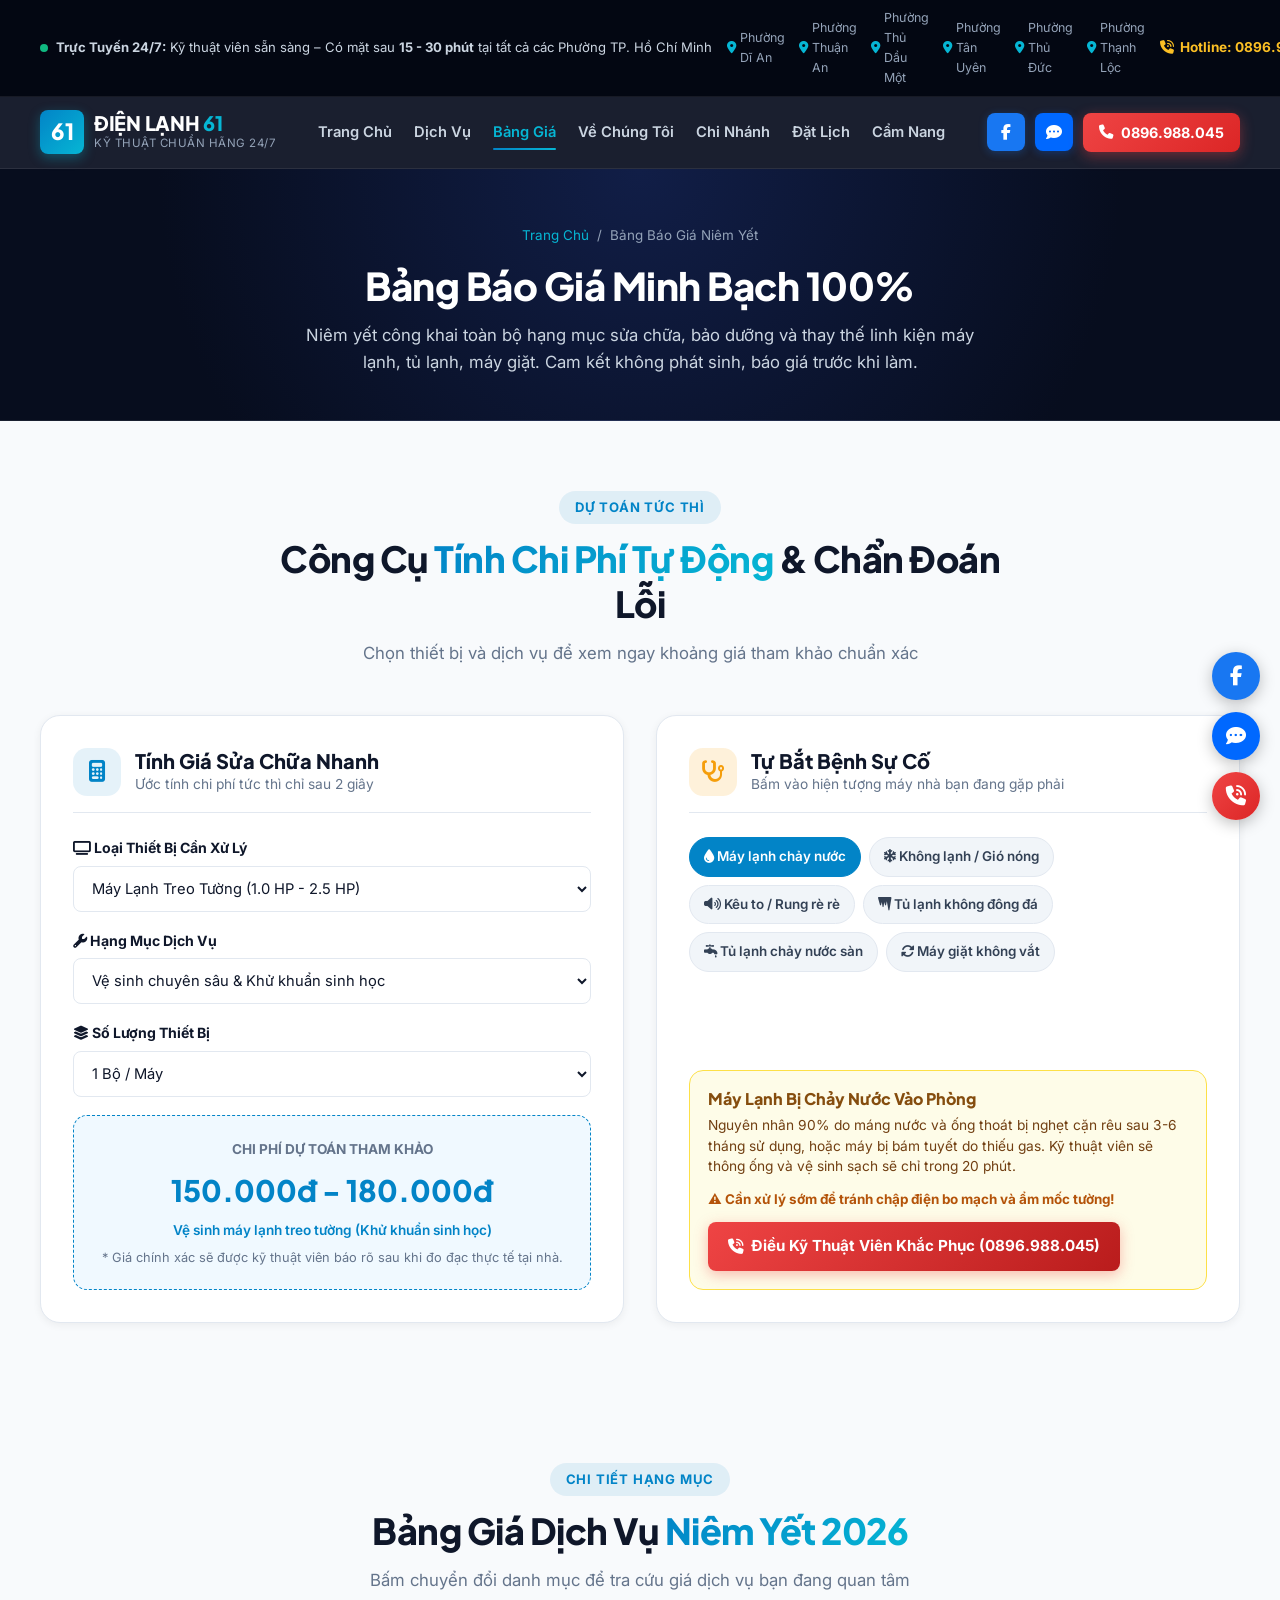
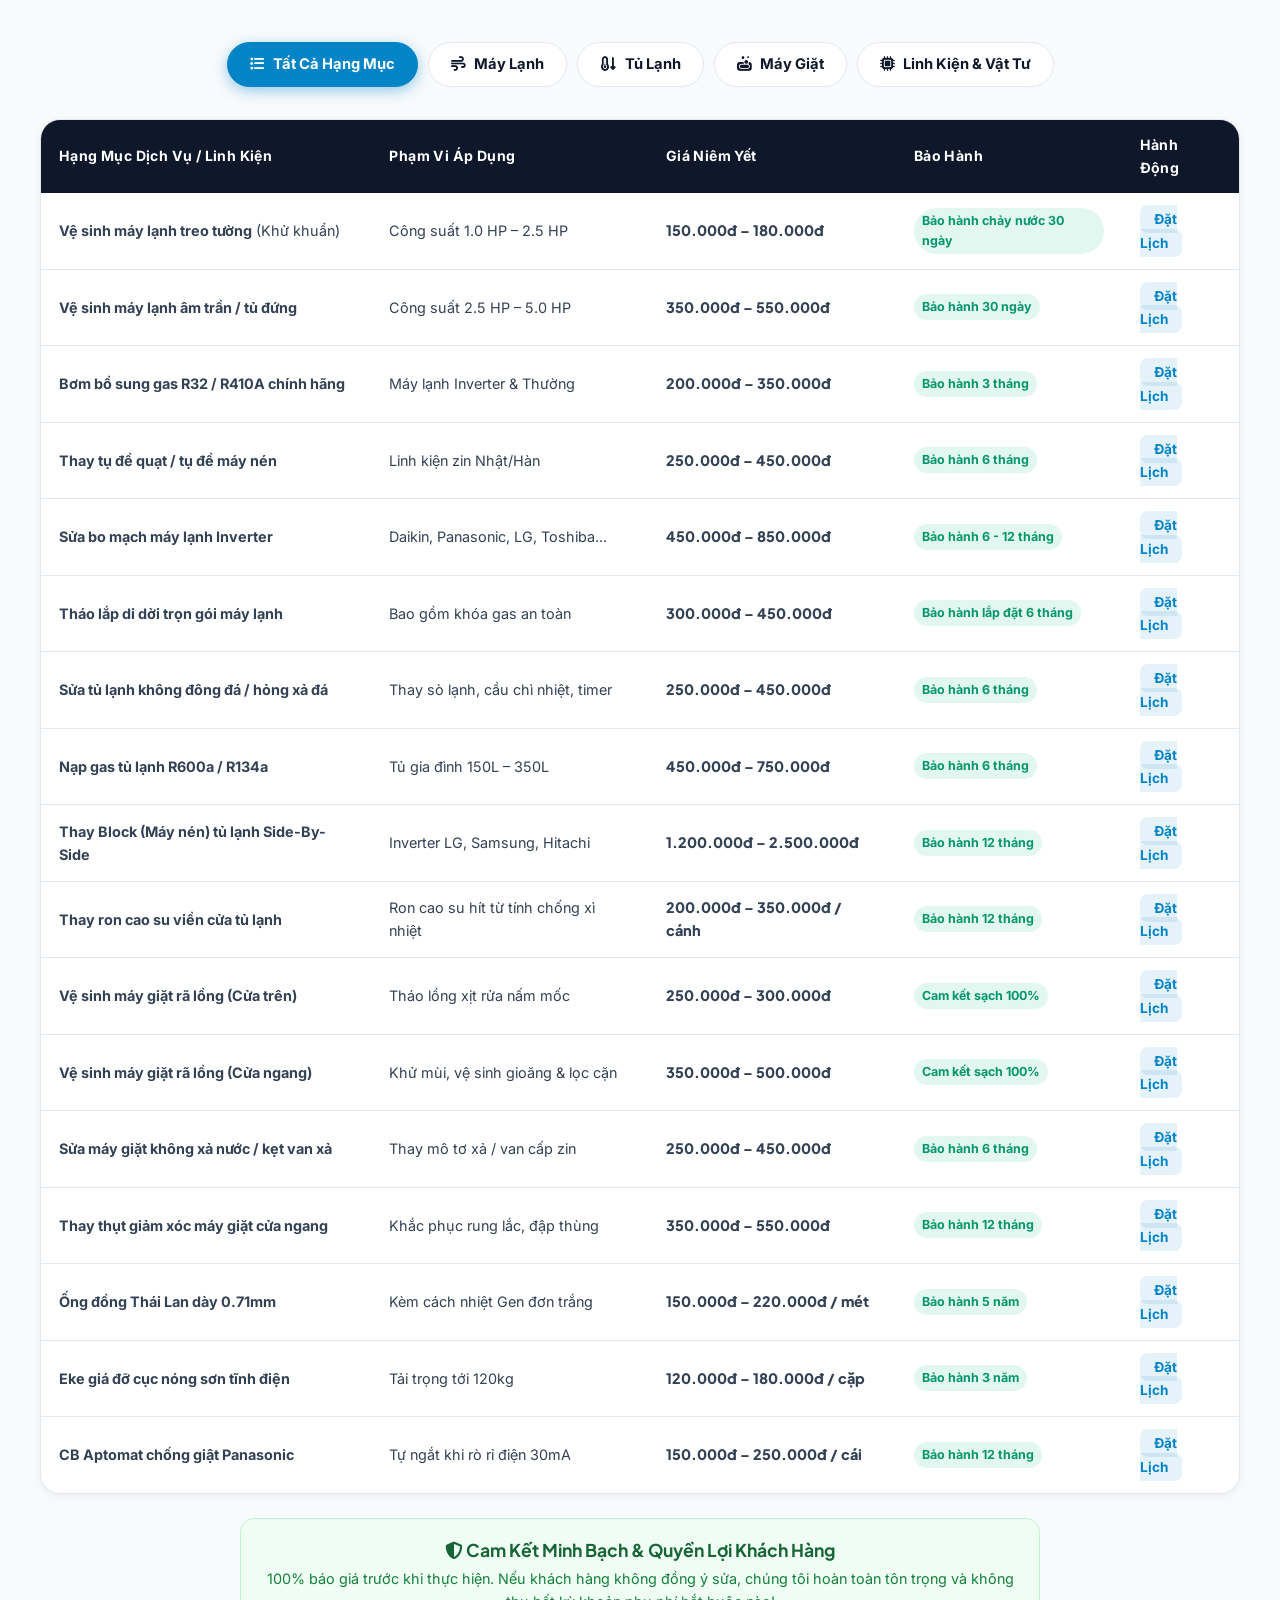
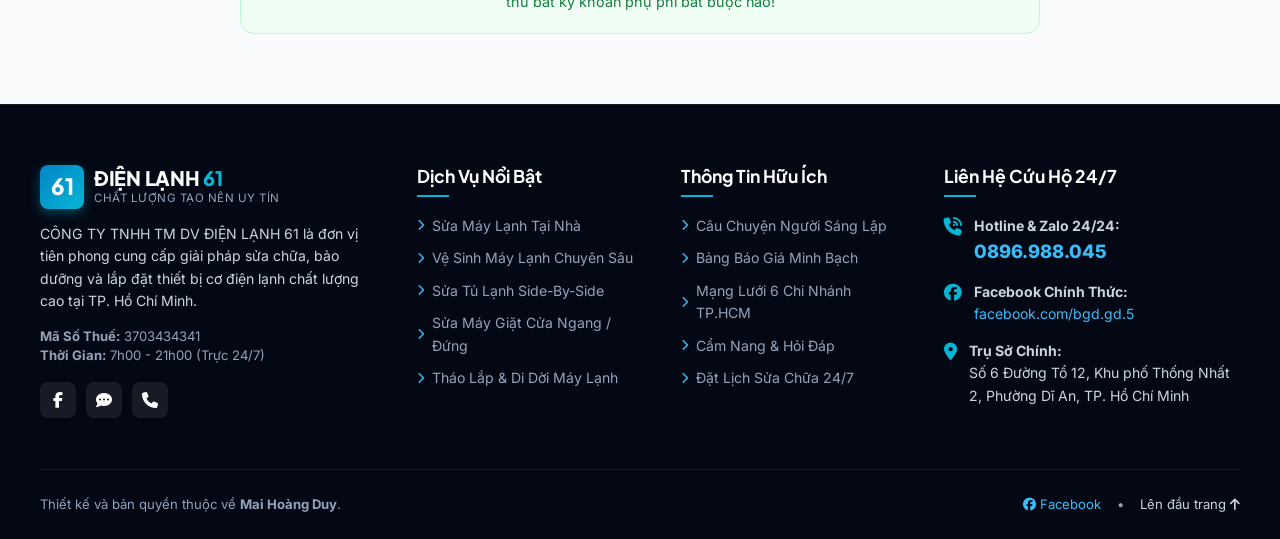
==== bang-gia.html @ e916efe1 "Version 2 2" ====
<!DOCTYPE html>
<html lang="vi">
<head>
  <meta charset="UTF-8">
  <meta name="viewport" content="width=device-width, initial-scale=1.0">

  <!-- SEO Meta Tags -->
  <title>Bảng Báo Giá Dịch Vụ Điện Lạnh 2026 - Điện Lạnh 61 TP. Hồ Chí Minh</title>
  <meta name="description" content="Bảng báo giá sửa chữa máy lạnh, vệ sinh máy lạnh, sửa tủ lạnh, sửa máy giặt minh bạch 100% tại TP. Hồ Chí Minh. Tính giá tự động, bảo hành 6 - 12 tháng. Hotline: 0896.988.045">
  <meta name="keywords" content="bảng giá sửa máy lạnh, giá vệ sinh máy lạnh tphcm, giá sửa tủ lạnh, giá sửa máy giặt điện lạnh 61">
  <meta name="author" content="Điện Lạnh 61 - KS. Nguyễn Việt Hà">
  <link rel="canonical" href="https://dienlanh61.com/bang-gia.html">

  <!-- Fonts & Icons -->
  <link rel="preconnect" href="https://fonts.googleapis.com">
  <link rel="preconnect" href="https://fonts.gstatic.com" crossorigin>
  <link href="https://fonts.googleapis.com/css2?family=Inter:wght@300;400;500;600;700&family=Plus+Jakarta+Sans:wght@500;600;700;800&display=swap" rel="stylesheet">
  <link rel="stylesheet" href="https://cdnjs.cloudflare.com/ajax/libs/font-awesome/6.5.1/css/all.min.css">
  <link rel="stylesheet" href="styles.css">
</head>
<body>

  <!-- Top Notification Bar -->
  <div class="top-notification-bar">
    <div class="container top-bar-flex">
      <div class="top-live-status">
        <span class="live-dot"></span>
        <span><strong>Trực Tuyến 24/7:</strong> Kỹ thuật viên sẵn sàng – Có mặt sau <strong>15 - 30 phút</strong> tại tất cả các Phường TP. Hồ Chí Minh</span>
      </div>
      <div class="top-branches-list">
        <span><i class="fa-solid fa-location-dot"></i> Phường Dĩ An</span>
        <span><i class="fa-solid fa-location-dot"></i> Phường Thuận An</span>
        <span><i class="fa-solid fa-location-dot"></i> Phường Thủ Dầu Một</span>
        <span><i class="fa-solid fa-location-dot"></i> Phường Tân Uyên</span>
        <span><i class="fa-solid fa-location-dot"></i> Phường Thủ Đức</span>
        <span><i class="fa-solid fa-location-dot"></i> Phường Thạnh Lộc</span>
      </div>
      <a href="tel:0896988045" class="top-hotline-badge">
        <i class="fa-solid fa-phone-volume"></i> Hotline: 0896.988.045
      </a>
    </div>
  </div>

  <!-- Header -->
  <header class="site-header">
    <div class="container header-inner">
      <a href="index.html" class="brand-logo">
        <div class="brand-badge-icon">61</div>
        <div class="brand-text">
          <div class="logo-title">ĐIỆN LẠNH <span>61</span></div>
          <p>Kỹ Thuật Chuẩn Hãng 24/7</p>
        </div>
      </a>

      <nav class="main-nav">
        <a href="index.html" class="nav-link">Trang Chủ</a>
        <a href="dich-vu.html" class="nav-link">Dịch Vụ</a>
        <a href="bang-gia.html" class="nav-link active">Bảng Giá</a>
        <a href="ve-chung-toi.html" class="nav-link">Về Chúng Tôi</a>
        <a href="chi-nhanh.html" class="nav-link">Chi Nhánh</a>
        <a href="dat-lich.html" class="nav-link">Đặt Lịch</a>
        <a href="cam-nang.html" class="nav-link">Cẩm Nang</a>
      </nav>

      <div class="header-actions">
        <a href="https://www.facebook.com/bgd.gd.5" target="_blank" rel="noopener" class="btn-header-social btn-social-fb" title="Facebook Điện Lạnh 61"><i class="fa-brands fa-facebook-f"></i></a>
        <a href="https://zalo.me/0896988045" target="_blank" rel="noopener" class="btn-header-social btn-social-zalo" title="Chat Zalo Tư Vấn"><i class="fa-solid fa-comment-dots"></i></a>
        <a href="tel:0896988045" class="btn-header-call"><i class="fa-solid fa-phone"></i><span>0896.988.045</span></a>
        <button class="mobile-menu-toggle" id="mobileMenuBtn" aria-label="Mở Menu"><i class="fa-solid fa-bars"></i></button>
      </div>
    </div>
  </header>

  <!-- Mobile Drawer Menu -->
  <div class="mobile-nav-drawer" id="mobileDrawer">
    <div class="mobile-drawer-header">
      <div class="brand-logo">
        <div class="brand-badge-icon">61</div>
        <div class="brand-text"><div class="logo-title">ĐIỆN LẠNH <span>61</span></div></div>
      </div>
      <button id="closeDrawerBtn" style="background:none; border:none; font-size:1.5rem; color:#64748b; cursor:pointer;"><i class="fa-solid fa-xmark"></i></button>
    </div>
    <div class="drawer-links">
      <a href="index.html" class="drawer-link"><i class="fa-solid fa-house"></i> Trang Chủ</a>
      <a href="dich-vu.html" class="drawer-link"><i class="fa-solid fa-screwdriver-wrench"></i> Dịch Vụ Điện Lạnh</a>
      <a href="bang-gia.html" class="drawer-link active"><i class="fa-solid fa-file-invoice-dollar"></i> Bảng Báo Giá</a>
      <a href="ve-chung-toi.html" class="drawer-link"><i class="fa-solid fa-award"></i> Về Chúng Tôi</a>
      <a href="chi-nhanh.html" class="drawer-link"><i class="fa-solid fa-map-location-dot"></i> Hệ Thống Chi Nhánh</a>
      <a href="dat-lich.html" class="drawer-link"><i class="fa-solid fa-calendar-check"></i> Đặt Lịch Sửa Chữa</a>
      <a href="cam-nang.html" class="drawer-link"><i class="fa-solid fa-book-open"></i> Cẩm Nang & Hỏi Đáp</a>
      
      <div style="display:flex; gap:10px; margin-top:15px;">
        <a href="https://www.facebook.com/bgd.gd.5" target="_blank" rel="noopener" class="btn-primary-glow" style="flex:1; padding:10px; font-size:0.9rem; background:#1877f2;"><i class="fa-brands fa-facebook"></i> Facebook</a>
        <a href="https://zalo.me/0896988045" target="_blank" rel="noopener" class="btn-primary-glow" style="flex:1; padding:10px; font-size:0.9rem; background:#0068ff;"><i class="fa-solid fa-comment-dots"></i> Zalo</a>
      </div>

      <a href="tel:0896988045" class="btn-header-call" style="margin-top:10px; text-align:center; justify-content:center;">
        <i class="fa-solid fa-phone"></i> Gọi Ngay 0896.988.045
      </a>
    </div>
  </div>

  <main>
    <!-- Subpage Hero Banner -->
    <section class="page-hero-banner">
      <div class="container">
        <div class="breadcrumb-nav">
          <a href="index.html">Trang Chủ</a>
          <span>/</span>
          <span>Bảng Báo Giá Niêm Yết</span>
        </div>
        <h1 class="page-hero-title">Bảng Báo Giá <span>Minh Bạch 100%</span></h1>
        <p class="page-hero-desc">Niêm yết công khai toàn bộ hạng mục sửa chữa, bảo dưỡng và thay thế linh kiện máy lạnh, tủ lạnh, máy giặt. Cam kết không phát sinh, báo giá trước khi làm.</p>
      </div>
    </section>

    <!-- Smart Cost Estimator & Diagnostic Section -->
    <section class="tools-section">
      <div class="container">
        <div class="section-header">
          <span class="section-tag">Dự Toán Tức Thì</span>
          <h2 class="section-title">Công Cụ <span>Tính Chi Phí Tự Động</span> & Chẩn Đoán Lỗi</h2>
          <p class="section-subtitle">Chọn thiết bị và dịch vụ để xem ngay khoảng giá tham khảo chuẩn xác</p>
        </div>

        <div class="tools-grid">
          <!-- Cost Calculator Card -->
          <div class="tool-card">
            <div class="tool-header">
              <div class="tool-icon"><i class="fa-solid fa-calculator"></i></div>
              <div>
                <h3 class="tool-title">Tính Giá Sửa Chữa Nhanh</h3>
                <p class="tool-desc">Ước tính chi phí tức thì chỉ sau 2 giây</p>
              </div>
            </div>

            <div class="form-group-custom">
              <label class="form-label" for="estimateDevice"><i class="fa-solid fa-tv"></i> Loại Thiết Bị Cần Xử Lý</label>
              <select id="estimateDevice" class="form-select-custom">
                <option value="ac_wall">Máy Lạnh Treo Tường (1.0 HP - 2.5 HP)</option>
                <option value="ac_cassette">Máy Lạnh Âm Trần / Tủ Đứng / Multi</option>
                <option value="fridge_home">Tủ Lạnh Gia Đình (1 - 2 Cánh)</option>
                <option value="fridge_sidebyside">Tủ Lạnh Side-By-Side Inverter (3 - 4 Cánh)</option>
                <option value="wm_top">Máy Giặt Lồng Đứng (Cửa Trên)</option>
                <option value="wm_front">Máy Giặt Lồng Ngang (Cửa Trước)</option>
              </select>
            </div>

            <div class="form-group-custom">
              <label class="form-label" for="estimateService"><i class="fa-solid fa-wrench"></i> Hạng Mục Dịch Vụ</label>
              <select id="estimateService" class="form-select-custom">
                <option value="vesinh">Vệ sinh chuyên sâu & Khử khuẩn sinh học</option>
                <option value="napgas">Kiểm tra & Nạp bổ sung gas chính hãng</option>
                <option value="suachua">Sửa chữa sự cố kỹ thuật / Thay linh kiện</option>
                <option value="thaolap">Tháo dỡ, di dời & Lắp đặt vị trí mới</option>
              </select>
            </div>

            <div class="form-group-custom">
              <label class="form-label" for="estimateQty"><i class="fa-solid fa-layer-group"></i> Số Lượng Thiết Bị</label>
              <select id="estimateQty" class="form-select-custom">
                <option value="1">1 Bộ / Máy</option>
                <option value="2">2 Bộ / Máy (Ưu đãi 10%)</option>
                <option value="3">3 Bộ / Máy (Ưu đãi 15%)</option>
                <option value="5">Từ 5 Bộ trở lên (Giá sỉ xí nghiệp)</option>
              </select>
            </div>

            <div class="estimate-result-box">
              <span class="estimate-result-title" style="font-size:0.85rem; color:#64748b; font-weight:700;">CHI PHÍ DỰ TOÁN THAM KHẢO</span>
              <div class="estimate-price-value" id="estimatePriceDisplay">150.000đ - 180.000đ</div>
              <p class="estimate-service-name" id="estimateServiceDetail" style="font-size:0.85rem; font-weight:600; color:#0284c7; margin-bottom:6px;">Vệ sinh máy lạnh treo tường</p>
              <p class="estimate-note">* Giá chính xác sẽ được kỹ thuật viên báo rõ sau khi đo đạc thực tế tại nhà.</p>
            </div>
          </div>

          <!-- Diagnostic Card -->
          <div class="tool-card">
            <div class="tool-header">
              <div class="tool-icon" style="background:rgba(245,158,11,0.15); color:var(--amber);"><i class="fa-solid fa-stethoscope"></i></div>
              <div>
                <h3 class="tool-title">Tự Bắt Bệnh Sự Cố</h3>
                <p class="tool-desc">Bấm vào hiện tượng máy nhà bạn đang gặp phải</p>
              </div>
            </div>

            <div class="diagnostic-chips">
              <button class="symptom-chip active" data-symptom="ac-chay-nuoc"><i class="fa-solid fa-droplet"></i> Máy lạnh chảy nước</button>
              <button class="symptom-chip" data-symptom="ac-khong-lanh"><i class="fa-solid fa-snowflake"></i> Không lạnh / Gió nóng</button>
              <button class="symptom-chip" data-symptom="ac-keu-to"><i class="fa-solid fa-volume-high"></i> Kêu to / Rung rè rè</button>
              <button class="symptom-chip" data-symptom="tu-khong-dong"><i class="fa-solid fa-icicles"></i> Tủ lạnh không đông đá</button>
              <button class="symptom-chip" data-symptom="tu-chay-nuoc"><i class="fa-solid fa-faucet-drip"></i> Tủ lạnh chảy nước sàn</button>
              <button class="symptom-chip" data-symptom="mg-khong-vat"><i class="fa-solid fa-rotate"></i> Máy giặt không vắt</button>
            </div>

            <div class="diagnostic-advice-box" id="diagnosticAdviceBox">
              <h4 class="advice-title" id="adviceTitle">Máy Lạnh Bị Chảy Nước Vào Phòng</h4>
              <p class="advice-desc" id="adviceDesc">Nguyên nhân 90% do máng nước và ống thoát bị nghẹt cặn rêu sau 3-6 tháng sử dụng, hoặc máy bị bám tuyết do thiếu gas.</p>
              <div style="font-size:0.84rem; font-weight:700; color:#b45309; margin-bottom:12px;" id="adviceUrgency">⚠️ Cần xử lý sớm để tránh chập điện bo mạch và ẩm mốc tường!</div>
              <div class="advice-actions">
                <a href="tel:0896988045" class="btn-sos-call"><i class="fa-solid fa-phone-volume"></i> Điều Kỹ Thuật Viên Khắc Phục (0896.988.045)</a>
              </div>
            </div>
          </div>
        </div>
      </div>
    </section>

    <!-- Pricing Tables Section -->
    <section class="pricing-section">
      <div class="container">
        <div class="section-header">
          <span class="section-tag">Chi Tiết Hạng Mục</span>
          <h2 class="section-title">Bảng Giá Dịch Vụ <span>Niêm Yết 2026</span></h2>
          <p class="section-subtitle">Bấm chuyển đổi danh mục để tra cứu giá dịch vụ bạn đang quan tâm</p>
        </div>

        <div class="pricing-filter-tabs">
          <button class="pricing-tab-btn active" data-category="all"><i class="fa-solid fa-list-ul"></i> Tất Cả Hạng Mục</button>
          <button class="pricing-tab-btn" data-category="maylanh"><i class="fa-solid fa-wind"></i> Máy Lạnh</button>
          <button class="pricing-tab-btn" data-category="tulanh"><i class="fa-solid fa-temperature-arrow-down"></i> Tủ Lạnh</button>
          <button class="pricing-tab-btn" data-category="maygiat"><i class="fa-solid fa-soap"></i> Máy Giặt</button>
          <button class="pricing-tab-btn" data-category="linhkien"><i class="fa-solid fa-microchip"></i> Linh Kiện & Vật Tư</button>
        </div>

        <div class="pricing-table-container">
          <table class="pricing-table">
            <thead>
              <tr>
                <th>Hạng Mục Dịch Vụ / Linh Kiện</th>
                <th>Phạm Vi Áp Dụng</th>
                <th>Giá Niêm Yết</th>
                <th>Bảo Hành</th>
                <th>Hành Động</th>
              </tr>
            </thead>
            <tbody>
              <!-- Máy Lạnh -->
              <tr data-category="maylanh">
                <td><strong>Vệ sinh máy lạnh treo tường</strong> (Khử khuẩn)</td>
                <td>Công suất 1.0 HP – 2.5 HP</td>
                <td class="price-highlight">150.000đ – 180.000đ</td>
                <td><span class="warranty-badge">Bảo hành chảy nước 30 ngày</span></td>
                <td><a href="dat-lich.html" class="btn-service-book">Đặt Lịch</a></td>
              </tr>
              <tr data-category="maylanh">
                <td><strong>Vệ sinh máy lạnh âm trần / tủ đứng</strong></td>
                <td>Công suất 2.5 HP – 5.0 HP</td>
                <td class="price-highlight">350.000đ – 550.000đ</td>
                <td><span class="warranty-badge">Bảo hành 30 ngày</span></td>
                <td><a href="dat-lich.html" class="btn-service-book">Đặt Lịch</a></td>
              </tr>
              <tr data-category="maylanh">
                <td><strong>Bơm bổ sung gas R32 / R410A chính hãng</strong></td>
                <td>Máy lạnh Inverter & Thường</td>
                <td class="price-highlight">200.000đ – 350.000đ</td>
                <td><span class="warranty-badge">Bảo hành 3 tháng</span></td>
                <td><a href="dat-lich.html" class="btn-service-book">Đặt Lịch</a></td>
              </tr>
              <tr data-category="maylanh">
                <td><strong>Thay tụ đề quạt / tụ đề máy nén</strong></td>
                <td>Linh kiện zin Nhật/Hàn</td>
                <td class="price-highlight">250.000đ – 450.000đ</td>
                <td><span class="warranty-badge">Bảo hành 6 tháng</span></td>
                <td><a href="dat-lich.html" class="btn-service-book">Đặt Lịch</a></td>
              </tr>
              <tr data-category="maylanh">
                <td><strong>Sửa bo mạch máy lạnh Inverter</strong></td>
                <td>Daikin, Panasonic, LG, Toshiba...</td>
                <td class="price-highlight">450.000đ – 850.000đ</td>
                <td><span class="warranty-badge">Bảo hành 6 - 12 tháng</span></td>
                <td><a href="dat-lich.html" class="btn-service-book">Đặt Lịch</a></td>
              </tr>
              <tr data-category="maylanh">
                <td><strong>Tháo lắp di dời trọn gói máy lạnh</strong></td>
                <td>Bao gồm khóa gas an toàn</td>
                <td class="price-highlight">300.000đ – 450.000đ</td>
                <td><span class="warranty-badge">Bảo hành lắp đặt 6 tháng</span></td>
                <td><a href="dat-lich.html" class="btn-service-book">Đặt Lịch</a></td>
              </tr>

              <!-- Tủ Lạnh -->
              <tr data-category="tulanh">
                <td><strong>Sửa tủ lạnh không đông đá / hỏng xả đá</strong></td>
                <td>Thay sò lạnh, cầu chì nhiệt, timer</td>
                <td class="price-highlight">250.000đ – 450.000đ</td>
                <td><span class="warranty-badge">Bảo hành 6 tháng</span></td>
                <td><a href="dat-lich.html" class="btn-service-book">Đặt Lịch</a></td>
              </tr>
              <tr data-category="tulanh">
                <td><strong>Nạp gas tủ lạnh R600a / R134a</strong></td>
                <td>Tủ gia đình 150L – 350L</td>
                <td class="price-highlight">450.000đ – 750.000đ</td>
                <td><span class="warranty-badge">Bảo hành 6 tháng</span></td>
                <td><a href="dat-lich.html" class="btn-service-book">Đặt Lịch</a></td>
              </tr>
              <tr data-category="tulanh">
                <td><strong>Thay Block (Máy nén) tủ lạnh Side-By-Side</strong></td>
                <td>Inverter LG, Samsung, Hitachi</td>
                <td class="price-highlight">1.200.000đ – 2.500.000đ</td>
                <td><span class="warranty-badge">Bảo hành 12 tháng</span></td>
                <td><a href="dat-lich.html" class="btn-service-book">Đặt Lịch</a></td>
              </tr>
              <tr data-category="tulanh">
                <td><strong>Thay ron cao su viền cửa tủ lạnh</strong></td>
                <td>Ron cao su hít từ tính chống xì nhiệt</td>
                <td class="price-highlight">200.000đ – 350.000đ / cánh</td>
                <td><span class="warranty-badge">Bảo hành 12 tháng</span></td>
                <td><a href="dat-lich.html" class="btn-service-book">Đặt Lịch</a></td>
              </tr>

              <!-- Máy Giặt -->
              <tr data-category="maygiat">
                <td><strong>Vệ sinh máy giặt rã lồng (Cửa trên)</strong></td>
                <td>Tháo lồng xịt rửa nấm mốc</td>
                <td class="price-highlight">250.000đ – 300.000đ</td>
                <td><span class="warranty-badge">Cam kết sạch 100%</span></td>
                <td><a href="dat-lich.html" class="btn-service-book">Đặt Lịch</a></td>
              </tr>
              <tr data-category="maygiat">
                <td><strong>Vệ sinh máy giặt rã lồng (Cửa ngang)</strong></td>
                <td>Khử mùi, vệ sinh gioăng & lọc cặn</td>
                <td class="price-highlight">350.000đ – 500.000đ</td>
                <td><span class="warranty-badge">Cam kết sạch 100%</span></td>
                <td><a href="dat-lich.html" class="btn-service-book">Đặt Lịch</a></td>
              </tr>
              <tr data-category="maygiat">
                <td><strong>Sửa máy giặt không xả nước / kẹt van xả</strong></td>
                <td>Thay mô tơ xả / van cấp zin</td>
                <td class="price-highlight">250.000đ – 450.000đ</td>
                <td><span class="warranty-badge">Bảo hành 6 tháng</span></td>
                <td><a href="dat-lich.html" class="btn-service-book">Đặt Lịch</a></td>
              </tr>
              <tr data-category="maygiat">
                <td><strong>Thay thụt giảm xóc máy giặt cửa ngang</strong></td>
                <td>Khắc phục rung lắc, đập thùng</td>
                <td class="price-highlight">350.000đ – 550.000đ</td>
                <td><span class="warranty-badge">Bảo hành 12 tháng</span></td>
                <td><a href="dat-lich.html" class="btn-service-book">Đặt Lịch</a></td>
              </tr>

              <!-- Linh Kiện & Vật Tư -->
              <tr data-category="linhkien">
                <td><strong>Ống đồng Thái Lan dày 0.71mm</strong></td>
                <td>Kèm cách nhiệt Gen đơn trắng</td>
                <td class="price-highlight">150.000đ – 220.000đ / mét</td>
                <td><span class="warranty-badge">Bảo hành 5 năm</span></td>
                <td><a href="dat-lich.html" class="btn-service-book">Đặt Lịch</a></td>
              </tr>
              <tr data-category="linhkien">
                <td><strong>Eke giá đỡ cục nóng sơn tĩnh điện</strong></td>
                <td>Tải trọng tới 120kg</td>
                <td class="price-highlight">120.000đ – 180.000đ / cặp</td>
                <td><span class="warranty-badge">Bảo hành 3 năm</span></td>
                <td><a href="dat-lich.html" class="btn-service-book">Đặt Lịch</a></td>
              </tr>
              <tr data-category="linhkien">
                <td><strong>CB Aptomat chống giật Panasonic</strong></td>
                <td>Tự ngắt khi rò rỉ điện 30mA</td>
                <td class="price-highlight">150.000đ – 250.000đ / cái</td>
                <td><span class="warranty-badge">Bảo hành 12 tháng</span></td>
                <td><a href="dat-lich.html" class="btn-service-book">Đặt Lịch</a></td>
              </tr>
            </tbody>
          </table>
        </div>

        <div style="background:#f0fdf4; border:1px solid #bbf7d0; border-radius:var(--radius-md); padding:20px; text-align:center; max-width:800px; margin:0 auto;">
          <h4 style="color:#166534; font-size:1.1rem; margin-bottom:6px;"><i class="fa-solid fa-shield-halved"></i> Cam Kết Minh Bạch & Quyền Lợi Khách Hàng</h4>
          <p style="color:#15803d; font-size:0.9rem;">100% báo giá trước khi thực hiện. Nếu khách hàng không đồng ý sửa, chúng tôi hoàn toàn tôn trọng và không thu bất kỳ khoản phụ phí bắt buộc nào!</p>
        </div>
      </div>
    </section>
  </main>

  <!-- Footer -->
  <footer class="site-footer">
    <div class="container">
      <div class="footer-grid">
        <div class="footer-col">
          <div class="brand-logo">
            <div class="brand-badge-icon">61</div>
            <div class="brand-text">
              <div class="logo-title">ĐIỆN LẠNH <span>61</span></div>
              <p>Chất Lượng Tạo Nên Uy Tín</p>
            </div>
          </div>
          <p class="footer-company-desc">
            CÔNG TY TNHH TM DV ĐIỆN LẠNH 61 là đơn vị tiên phong cung cấp giải pháp sửa chữa, bảo dưỡng và lắp đặt thiết bị cơ điện lạnh chất lượng cao tại TP. Hồ Chí Minh.
          </p>
          <div class="footer-tax-info">
            <strong>Mã Số Thuế:</strong> 3703434341<br>
            <strong>Thời Gian:</strong> 7h00 - 21h00 (Trực 24/7)
          </div>
          <div class="footer-social-links">
            <a href="https://www.facebook.com/bgd.gd.5" target="_blank" rel="noopener" class="footer-social-btn" title="Facebook Điện Lạnh 61"><i class="fa-brands fa-facebook-f"></i></a>
            <a href="https://zalo.me/0896988045" target="_blank" rel="noopener" class="footer-social-btn" title="Zalo Điện Lạnh 61"><i class="fa-solid fa-comment-dots"></i></a>
            <a href="tel:0896988045" class="footer-social-btn" title="Gọi Điện Thoại"><i class="fa-solid fa-phone"></i></a>
          </div>
        </div>

        <div class="footer-col">
          <h4>Dịch Vụ Nổi Bật</h4>
          <ul class="footer-links-list">
            <li><a href="dich-vu.html"><i class="fa-solid fa-chevron-right"></i> Sửa Máy Lạnh Tại Nhà</a></li>
            <li><a href="dich-vu.html"><i class="fa-solid fa-chevron-right"></i> Vệ Sinh Máy Lạnh Chuyên Sâu</a></li>
            <li><a href="dich-vu.html"><i class="fa-solid fa-chevron-right"></i> Sửa Tủ Lạnh Side-By-Side</a></li>
            <li><a href="dich-vu.html"><i class="fa-solid fa-chevron-right"></i> Sửa Máy Giặt Cửa Ngang / Đứng</a></li>
            <li><a href="dich-vu.html"><i class="fa-solid fa-chevron-right"></i> Tháo Lắp & Di Dời Máy Lạnh</a></li>
          </ul>
        </div>

        <div class="footer-col">
          <h4>Thông Tin Hữu Ích</h4>
          <ul class="footer-links-list">
            <li><a href="ve-chung-toi.html"><i class="fa-solid fa-chevron-right"></i> Câu Chuyện Người Sáng Lập</a></li>
            <li><a href="bang-gia.html"><i class="fa-solid fa-chevron-right"></i> Bảng Báo Giá Minh Bạch</a></li>
            <li><a href="chi-nhanh.html"><i class="fa-solid fa-chevron-right"></i> Mạng Lưới 6 Chi Nhánh TP.HCM</a></li>
            <li><a href="cam-nang.html"><i class="fa-solid fa-chevron-right"></i> Cẩm Nang & Hỏi Đáp</a></li>
            <li><a href="dat-lich.html"><i class="fa-solid fa-chevron-right"></i> Đặt Lịch Sửa Chữa 24/7</a></li>
          </ul>
        </div>

        <div class="footer-col">
          <h4>Liên Hệ Cứu Hộ 24/7</h4>
          <div class="footer-contact-item">
            <i class="fa-solid fa-phone-volume"></i>
            <div>
              <strong>Hotline & Zalo 24/24:</strong><br>
              <a href="tel:0896988045" style="color:#38bdf8; font-size:1.15rem; font-weight:800;">0896.988.045</a>
            </div>
          </div>
          <div class="footer-contact-item">
            <i class="fa-brands fa-facebook"></i>
            <div>
              <strong>Facebook Chính Thức:</strong><br>
              <a href="https://www.facebook.com/bgd.gd.5" target="_blank" rel="noopener" style="color:#38bdf8;">facebook.com/bgd.gd.5</a>
            </div>
          </div>
          <div class="footer-contact-item">
            <i class="fa-solid fa-location-dot"></i>
            <div>
              <strong>Trụ Sở Chính:</strong><br>
              Số 6 Đường Tổ 12, Khu phố Thống Nhất 2, Phường Dĩ An, TP. Hồ Chí Minh
            </div>
          </div>
        </div>
      </div>

      <div class="footer-bottom-bar">
        <div>Thiết kế và bản quyền thuộc về <strong>Mai Hoàng Duy</strong>.</div>
        <div style="display:flex; gap:16px; align-items:center;">
          <a href="https://www.facebook.com/bgd.gd.5" target="_blank" rel="noopener" style="color:#38bdf8;"><i class="fa-brands fa-facebook"></i> Facebook</a>
          <span>•</span>
          <a href="#home">Lên đầu trang <i class="fa-solid fa-arrow-up"></i></a>
        </div>
      </div>
    </div>
  </footer>

  <!-- Floating Contact Panel -->
  <div class="floating-contact-panel">
    <a href="https://www.facebook.com/bgd.gd.5" target="_blank" rel="noopener" class="float-btn float-fb" title="Facebook"><i class="fa-brands fa-facebook-f"></i></a>
    <a href="https://zalo.me/0896988045" target="_blank" rel="noopener" class="float-btn float-zalo" title="Chat Zalo"><i class="fa-solid fa-comment-dots"></i></a>
    <a href="tel:0896988045" class="float-btn float-phone" title="Gọi Ngay"><i class="fa-solid fa-phone-volume"></i></a>
    <button class="float-btn float-top" id="scrollToTopBtn" aria-label="Lên đầu trang"><i class="fa-solid fa-chevron-up"></i></button>
  </div>

  <!-- Mobile Sticky Bottom Bar -->
  <div class="mobile-bottom-bar">
    <a href="index.html" class="bottom-bar-item"><i class="fa-solid fa-house"></i><span>Trang Chủ</span></a>
    <a href="dich-vu.html" class="bottom-bar-item"><i class="fa-solid fa-screwdriver-wrench"></i><span>Dịch Vụ</span></a>
    <a href="bang-gia.html" class="bottom-bar-item active"><i class="fa-solid fa-file-invoice-dollar"></i><span>Bảng Giá</span></a>
    <a href="chi-nhanh.html" class="bottom-bar-item"><i class="fa-solid fa-map-location-dot"></i><span>Chi Nhánh</span></a>
    <a href="tel:0896988045" class="bottom-bar-item item-call-emergency"><i class="fa-solid fa-phone-volume"></i><span>Gọi Ngay</span></a>
  </div>

  <!-- Live Social Proof Toast -->
  <div class="social-proof-toast" id="socialProofToast">
    <div class="toast-avatar">T</div>
    <div class="toast-text">
      <strong>Anh Tuấn</strong> (KDC Thống Nhất, Phường Dĩ An, TP.HCM)<br>
      <span style="color:#38bdf8;">vừa đặt lịch Vệ sinh 2 máy lạnh Inverter</span> • <small style="color:#94a3b8;">2 phút trước</small>
    </div>
  </div>

  <script src="app.js"></script>
</body>
</html>
---- styles.css ----
/* ==========================================================================
   ĐIỆN LẠNH 61 - MASTER STYLESHEET (MODULAR ARCHITECTURE)
   Hotline & Zalo: 0896.988.045 | Facebook: https://www.facebook.com/bgd.gd.5
   Phủ khắp các Phường tại TP. Hồ Chí Minh
   ========================================================================== */

/* 1. Design Tokens & Variables */
@import url('css/variables.css');

/* 2. Global Reset, Typography, Containers & Utilities */
@import url('css/base.css');

/* 3. Reusable UI Components (Header, Footer, Modals, Toasts, Floating, Buttons) */
@import url('css/components.css');

/* 4. Page Specific Sections (Hero, Calculator, Pricing, Branches, Founder, Reviews) */
@import url('css/pages.css');

/* 5. Mobile-First Responsive Breakpoints & Overrides */
@import url('css/responsive.css');
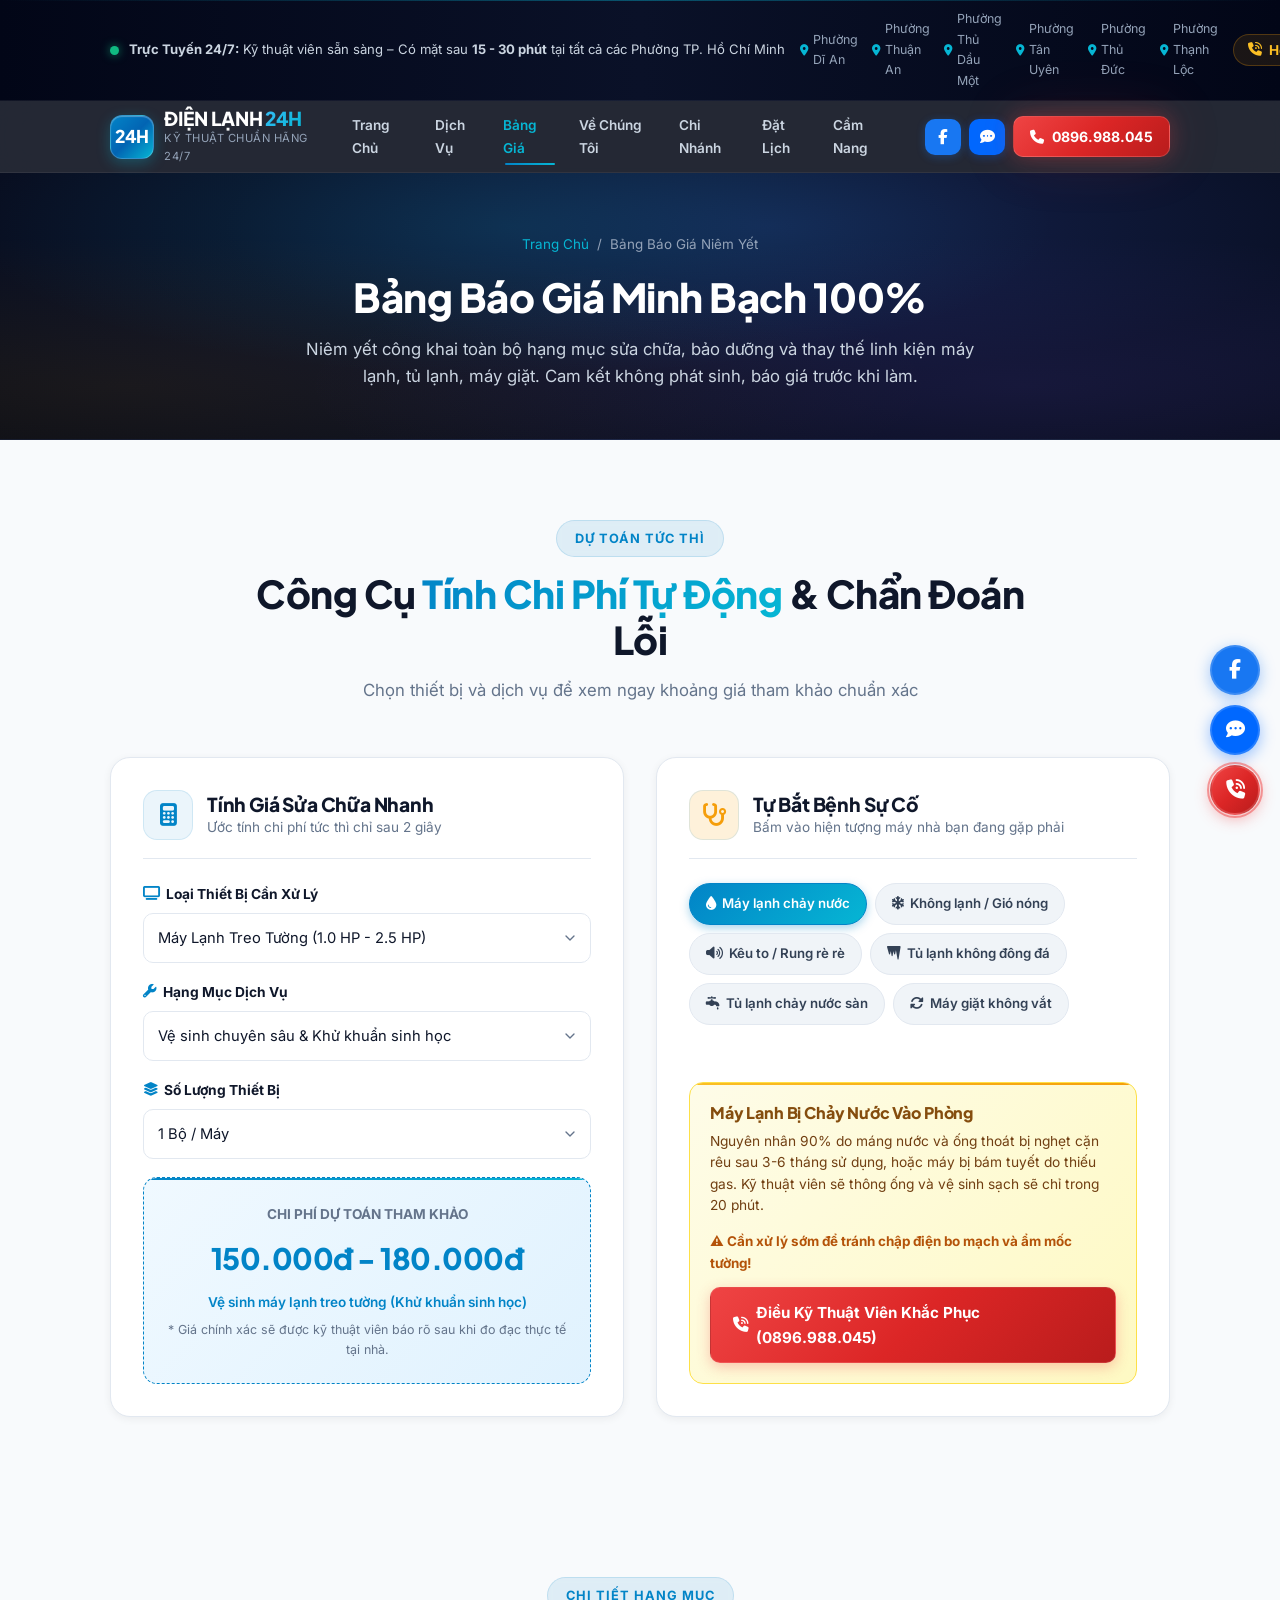
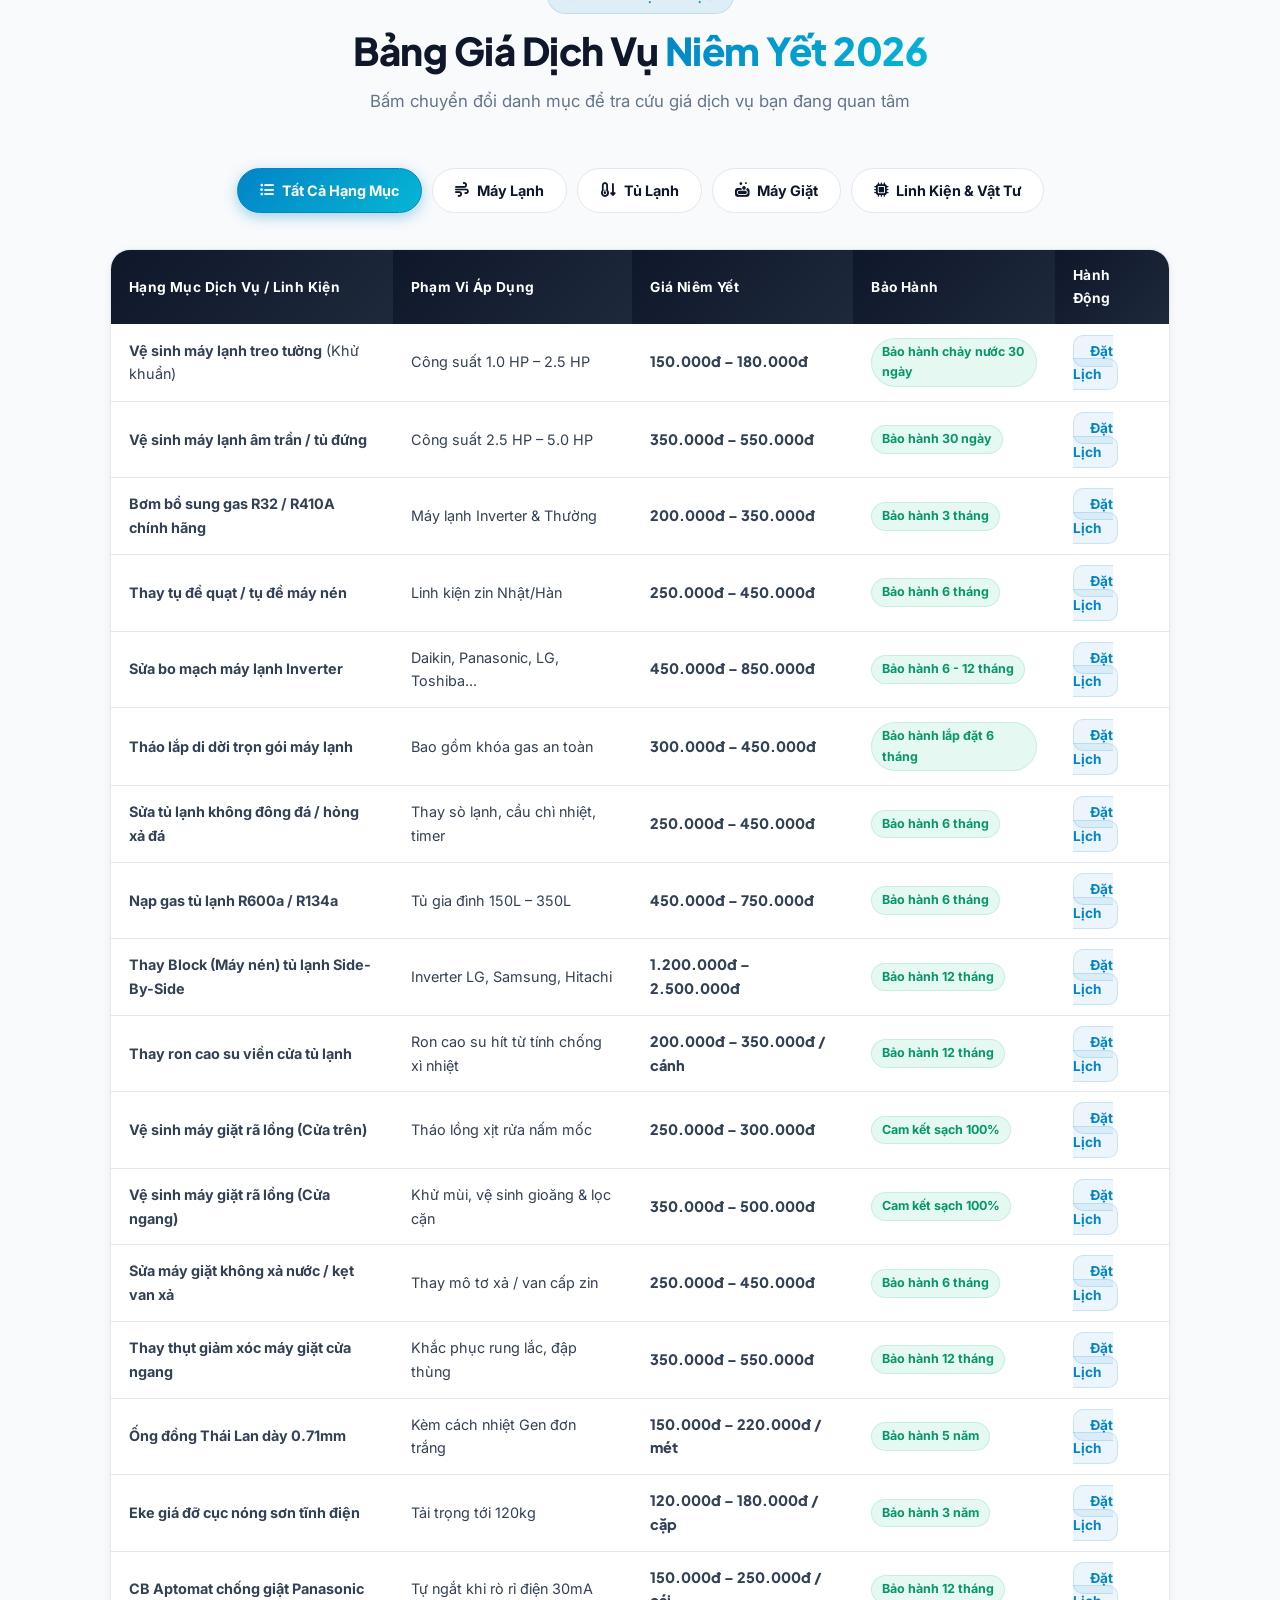
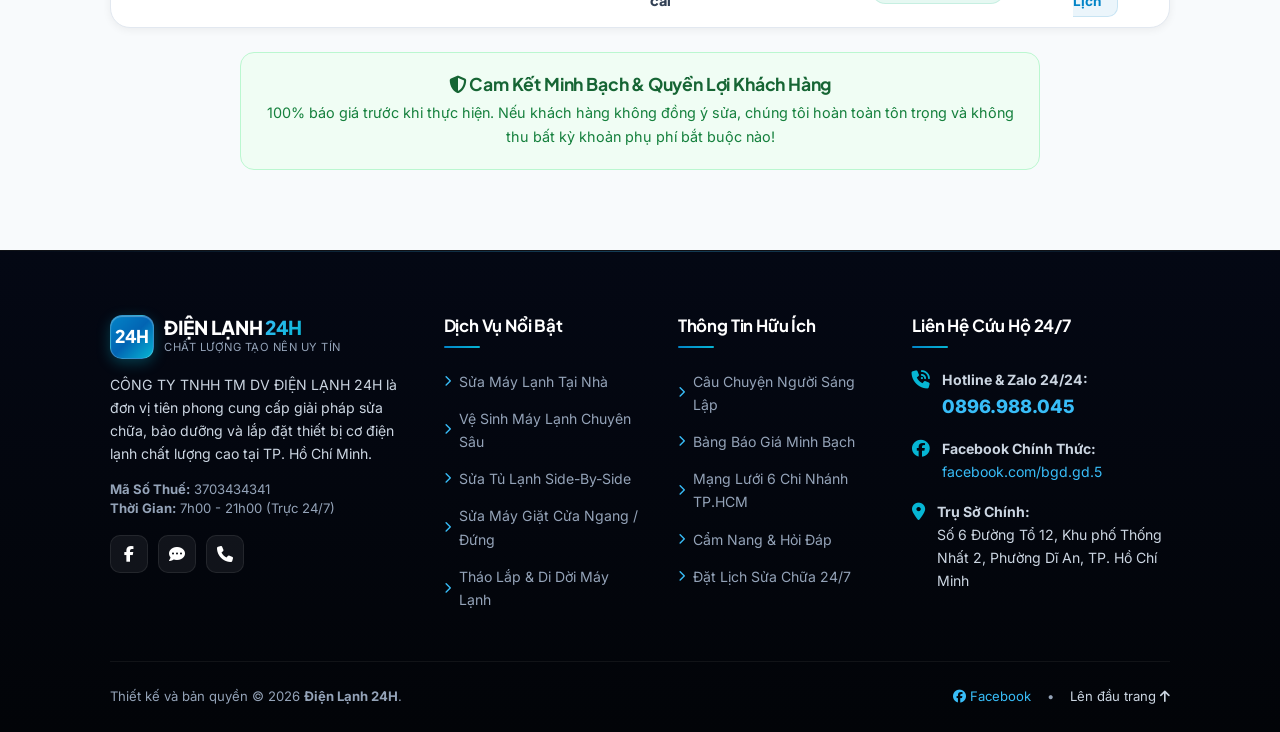
==== commit 39d8ad65: "Version 3 Version 3" ====
--- a/bang-gia.html
+++ b/bang-gia.html
@@ -1,21 +1,21 @@
-<!DOCTYPE html>
+﻿<!DOCTYPE html>
 <html lang="vi">
 <head>
   <meta charset="UTF-8">
   <meta name="viewport" content="width=device-width, initial-scale=1.0">
 
   <!-- SEO Meta Tags -->
-  <title>Bảng Báo Giá Dịch Vụ Điện Lạnh 2026 - Điện Lạnh 61 TP. Hồ Chí Minh</title>
+  <title>Bảng Báo Giá Dịch Vụ Điện Lạnh 2026 - Điện Lạnh 24H TP. Hồ Chí Minh</title>
   <meta name="description" content="Bảng báo giá sửa chữa máy lạnh, vệ sinh máy lạnh, sửa tủ lạnh, sửa máy giặt minh bạch 100% tại TP. Hồ Chí Minh. Tính giá tự động, bảo hành 6 - 12 tháng. Hotline: 0896.988.045">
-  <meta name="keywords" content="bảng giá sửa máy lạnh, giá vệ sinh máy lạnh tphcm, giá sửa tủ lạnh, giá sửa máy giặt điện lạnh 61">
-  <meta name="author" content="Điện Lạnh 61 - KS. Nguyễn Việt Hà">
-  <link rel="canonical" href="https://dienlanh61.com/bang-gia.html">
+  <meta name="keywords" content="bảng giá sửa máy lạnh, giá vệ sinh máy lạnh tphcm, giá sửa tủ lạnh, giá sửa máy giặt điện lạnh 24h">
+  <meta name="author" content="Điện Lạnh 24H - KS. Nguyễn Việt Hà">
+  <link rel="canonical" href="https://dienlanh24h.vn/bang-gia.html">
 
   <!-- Fonts & Icons -->
   <link rel="preconnect" href="https://fonts.googleapis.com">
   <link rel="preconnect" href="https://fonts.gstatic.com" crossorigin>
   <link href="https://fonts.googleapis.com/css2?family=Inter:wght@300;400;500;600;700&family=Plus+Jakarta+Sans:wght@500;600;700;800&display=swap" rel="stylesheet">
-  <link rel="stylesheet" href="https://cdnjs.cloudflare.com/ajax/libs/font-awesome/6.5.1/css/all.min.css">
+  <link rel="stylesheet" href="https://cdnjs.cloudflare.com/ajax/libs/font-awesome/6.7.2/css/all.min.css">
   <link rel="stylesheet" href="styles.css">
 </head>
 <body>
@@ -45,9 +45,9 @@
   <header class="site-header">
     <div class="container header-inner">
       <a href="index.html" class="brand-logo">
-        <div class="brand-badge-icon">61</div>
+        <div class="brand-badge-icon">24H</div>
         <div class="brand-text">
-          <div class="logo-title">ĐIỆN LẠNH <span>61</span></div>
+          <div class="logo-title">ĐIỆN LẠNH <span>24H</span></div>
           <p>Kỹ Thuật Chuẩn Hãng 24/7</p>
         </div>
       </a>
@@ -63,22 +63,25 @@
       </nav>
 
       <div class="header-actions">
-        <a href="https://www.facebook.com/bgd.gd.5" target="_blank" rel="noopener" class="btn-header-social btn-social-fb" title="Facebook Điện Lạnh 61"><i class="fa-brands fa-facebook-f"></i></a>
+        <a href="https://www.facebook.com/bgd.gd.5" target="_blank" rel="noopener" class="btn-header-social btn-social-fb" title="Facebook Điện Lạnh 24H"><i class="fa-brands fa-facebook-f"></i></a>
         <a href="https://zalo.me/0896988045" target="_blank" rel="noopener" class="btn-header-social btn-social-zalo" title="Chat Zalo Tư Vấn"><i class="fa-solid fa-comment-dots"></i></a>
         <a href="tel:0896988045" class="btn-header-call"><i class="fa-solid fa-phone"></i><span>0896.988.045</span></a>
         <button class="mobile-menu-toggle" id="mobileMenuBtn" aria-label="Mở Menu"><i class="fa-solid fa-bars"></i></button>
       </div>
     </div>
   </header>
+
+    <!-- Mobile Navigation Overlay -->
+  <div class="mobile-nav-overlay" id="mobileOverlay"></div>
 
   <!-- Mobile Drawer Menu -->
   <div class="mobile-nav-drawer" id="mobileDrawer">
     <div class="mobile-drawer-header">
       <div class="brand-logo">
-        <div class="brand-badge-icon">61</div>
-        <div class="brand-text"><div class="logo-title">ĐIỆN LẠNH <span>61</span></div></div>
-      </div>
-      <button id="closeDrawerBtn" style="background:none; border:none; font-size:1.5rem; color:#64748b; cursor:pointer;"><i class="fa-solid fa-xmark"></i></button>
+        <div class="brand-badge-icon">24H</div>
+        <div class="brand-text"><div class="logo-title">ĐIỆN LẠNH <span>24H</span></div></div>
+      </div>
+      <button id="closeDrawerBtn" class="drawer-close-btn" aria-label="Dong Menu"><i class="fa-solid fa-xmark"></i></button>
     </div>
     <div class="drawer-links">
       <a href="index.html" class="drawer-link"><i class="fa-solid fa-house"></i> Trang Chủ</a>
@@ -379,22 +382,22 @@
       <div class="footer-grid">
         <div class="footer-col">
           <div class="brand-logo">
-            <div class="brand-badge-icon">61</div>
+            <div class="brand-badge-icon">24H</div>
             <div class="brand-text">
-              <div class="logo-title">ĐIỆN LẠNH <span>61</span></div>
+              <div class="logo-title">ĐIỆN LẠNH <span>24H</span></div>
               <p>Chất Lượng Tạo Nên Uy Tín</p>
             </div>
           </div>
           <p class="footer-company-desc">
-            CÔNG TY TNHH TM DV ĐIỆN LẠNH 61 là đơn vị tiên phong cung cấp giải pháp sửa chữa, bảo dưỡng và lắp đặt thiết bị cơ điện lạnh chất lượng cao tại TP. Hồ Chí Minh.
+            CÔNG TY TNHH TM DV ĐIỆN LẠNH 24H là đơn vị tiên phong cung cấp giải pháp sửa chữa, bảo dưỡng và lắp đặt thiết bị cơ điện lạnh chất lượng cao tại TP. Hồ Chí Minh.
           </p>
           <div class="footer-tax-info">
             <strong>Mã Số Thuế:</strong> 3703434341<br>
             <strong>Thời Gian:</strong> 7h00 - 21h00 (Trực 24/7)
           </div>
           <div class="footer-social-links">
-            <a href="https://www.facebook.com/bgd.gd.5" target="_blank" rel="noopener" class="footer-social-btn" title="Facebook Điện Lạnh 61"><i class="fa-brands fa-facebook-f"></i></a>
-            <a href="https://zalo.me/0896988045" target="_blank" rel="noopener" class="footer-social-btn" title="Zalo Điện Lạnh 61"><i class="fa-solid fa-comment-dots"></i></a>
+            <a href="https://www.facebook.com/bgd.gd.5" target="_blank" rel="noopener" class="footer-social-btn" title="Facebook Điện Lạnh 24H"><i class="fa-brands fa-facebook-f"></i></a>
+            <a href="https://zalo.me/0896988045" target="_blank" rel="noopener" class="footer-social-btn" title="Zalo Điện Lạnh 24H"><i class="fa-solid fa-comment-dots"></i></a>
             <a href="tel:0896988045" class="footer-social-btn" title="Gọi Điện Thoại"><i class="fa-solid fa-phone"></i></a>
           </div>
         </div>
@@ -448,7 +451,7 @@
       </div>
 
       <div class="footer-bottom-bar">
-        <div>Thiết kế và bản quyền thuộc về <strong>Mai Hoàng Duy</strong>.</div>
+        <div>Thiết kế và bản quyền © 2026 <strong>Điện Lạnh 24H</strong>.</div>
         <div style="display:flex; gap:16px; align-items:center;">
           <a href="https://www.facebook.com/bgd.gd.5" target="_blank" rel="noopener" style="color:#38bdf8;"><i class="fa-brands fa-facebook"></i> Facebook</a>
           <span>•</span>
@@ -460,9 +463,9 @@
 
   <!-- Floating Contact Panel -->
   <div class="floating-contact-panel">
-    <a href="https://www.facebook.com/bgd.gd.5" target="_blank" rel="noopener" class="float-btn float-fb" title="Facebook"><i class="fa-brands fa-facebook-f"></i></a>
-    <a href="https://zalo.me/0896988045" target="_blank" rel="noopener" class="float-btn float-zalo" title="Chat Zalo"><i class="fa-solid fa-comment-dots"></i></a>
-    <a href="tel:0896988045" class="float-btn float-phone" title="Gọi Ngay"><i class="fa-solid fa-phone-volume"></i></a>
+    <a href="https://www.facebook.com/bgd.gd.5" target="_blank" rel="noopener" class="float-btn float-fb" title="Facebook Điện Lạnh 24H"><i class="fa-brands fa-facebook-f"></i></a>
+    <a href="https://zalo.me/0896988045" target="_blank" rel="noopener" class="float-btn float-zalo" title="Chat Zalo 0896.988.045"><i class="fa-solid fa-comment-dots"></i></a>
+    <a href="tel:0896988045" class="float-btn float-phone" title="Gọi Cứu Hộ 0896.988.045"><i class="fa-solid fa-phone-volume"></i></a>
     <button class="float-btn float-top" id="scrollToTopBtn" aria-label="Lên đầu trang"><i class="fa-solid fa-chevron-up"></i></button>
   </div>
 
--- a/styles.css
+++ b/styles.css
@@ -1,5 +1,5 @@
 /* ==========================================================================
-   ĐIỆN LẠNH 61 - MASTER STYLESHEET (MODULAR ARCHITECTURE)
+   ĐIỆN LẠNH 24H - MASTER STYLESHEET (MODULAR ARCHITECTURE)
    Hotline & Zalo: 0896.988.045 | Facebook: https://www.facebook.com/bgd.gd.5
    Phủ khắp các Phường tại TP. Hồ Chí Minh
    ========================================================================== */
